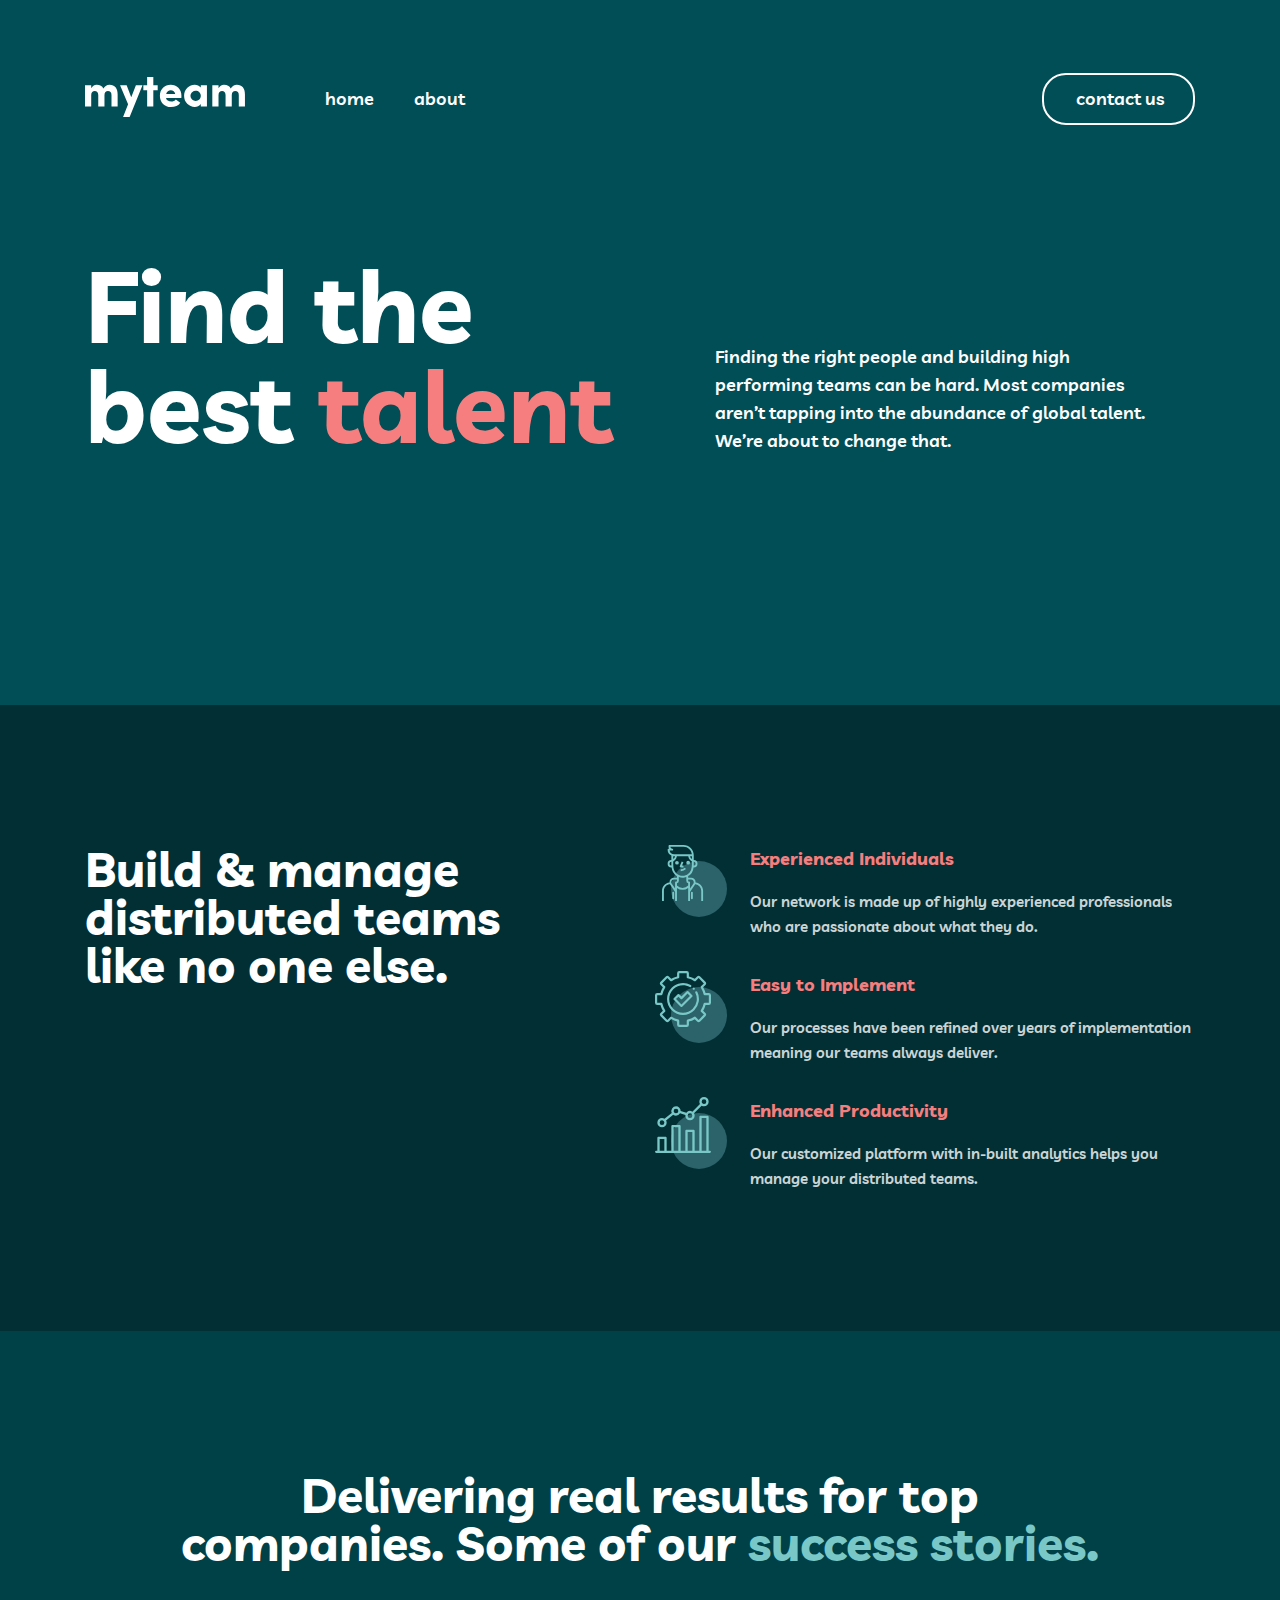
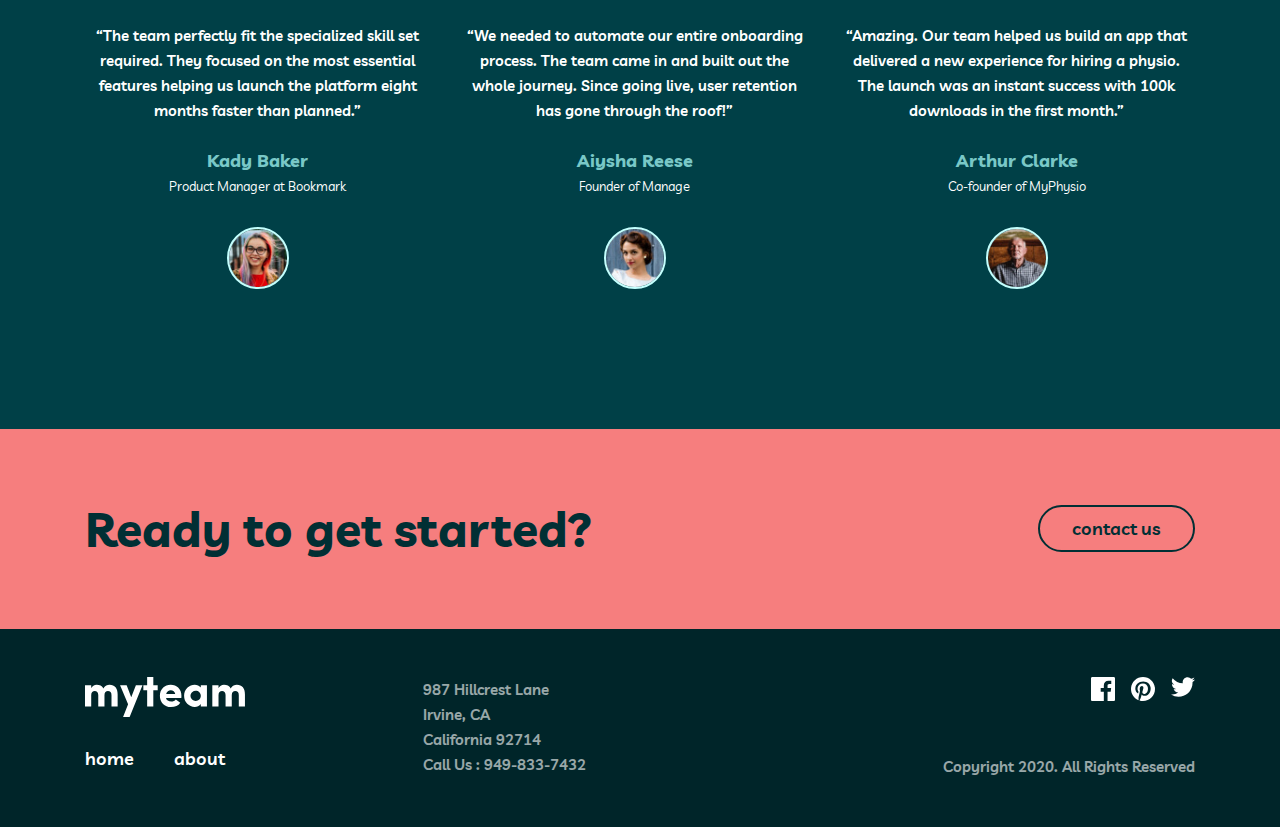
==== index.html @ d62c7685 "initial commit and add about page" ====
<!DOCTYPE html>
<html lang="en">

<head>
  <meta charset="UTF-8">
  <meta http-equiv="X-UA-Compatible" content="IE=edge">
  <meta name="viewport" content="width=device-width, initial-scale=1.0">
  <link rel="stylesheet" href="css/normalize.css">
  <link rel="stylesheet" href="css/styles.css">
  <title>MyTeam</title>
</head>

<body>
  <header class="site-header-container">
    <div class="container">
      <div class="site-header">
        <a class="site-logo" href="index.html">
          <img class="site-logo-img" src="img/myteam.svg" alt="site-logo" width="160" height="40">
        </a>

        <div class="site-main-links">
          <a class="site-main-link" href="index.html">home</a>
          <a class="site-main-link" href="about.html">about</a>
        </div>

        <a class="button site-header-button-link" href="contact.html">contact us</a>
      </div>

      <div class="site-info">
        <h1 class="site-info-heading">Find the best <span>talent</span></h1>
        <p class="site-info-text">Finding the right people and building high performing teams can be hard. Most
          companies aren’t tapping into the abundance of global talent. We’re about to change that.</p>
      </div>
    </div>
  </header>

  <section class="site-hero">
    <div class="container">
      <div class="site-hero-box">
        <h2 class="site-hero-heading">Build & manage distributed teams like no one else.</h2>
        <div class="site-hero-options">
          <div class="site-hero-options-card">
            <img class="site-hero-options-card-icon" src="img/icon-circle-man.svg" alt="icon man" width="72"
              height="72">
            <div class="site-hero-options-card-info">
              <h3 class="site-hero-options-card-heading">Experienced Individuals</h3>
              <p class="site-hero-options-card-info-text">Our network is made up of highly experienced professionals who
                are passionate about what they do.</p>
            </div>
          </div>

          <div class="site-hero-options-card">
            <img class="site-hero-options-card-icon" src="img/icon-circle-check-cog.svg" alt="icon check" width="72"
              height="72">
            <div class="site-hero-options-card-info">
              <h3 class="site-hero-options-card-heading">Easy to Implement</h3>
              <p class="site-hero-options-card-info-text">Our processes have been refined over years of implementation
                meaning our teams always deliver.</p>
            </div>
          </div>

          <div class="site-hero-options-card">
            <img class="site-hero-options-card-icon" src="img/icon-circle-line-chart.svg" alt="icon line chart"
              width="72" height="72">
            <div class="site-hero-options-card-info">
              <h3 class="site-hero-options-card-heading">Enhanced Productivity</h3>
              <p class="site-hero-options-card-info-text">Our customized platform with in-built analytics helps you
                manage your distributed teams.</p>
            </div>
          </div>
        </div>
      </div>
    </div>
  </section>

  <section class="site-features">
    <div class="container">
      <div class="site-features-wrapper">
        <h2 class="site-features-heading">Delivering real results for top companies. Some of our <span>success
            stories.</span></h2>
        <div class="site-features-thought-box">
          <div class="site-features-thought-card">
            <p class="site-features-thought">“The team perfectly fit the specialized skill set required. They focused on
              the most essential features helping us launch the platform eight months faster than planned.”</p>
            <p class="expert-name">Kady Baker</p>
            <p class="expert-position">Product Manager at Bookmark</p>
            <img class="expert-img" src="img/kady.jpg" alt="kady baker" width="62" height="62">
          </div>
          <div class="site-features-thought-card">
            <p class="site-features-thought">“We needed to automate our entire onboarding process. The team came in and
              built out the whole journey. Since going live, user retention has gone through the roof!”</p>
            <p class="expert-name">Aiysha Reese</p>
            <p class="expert-position">Founder of Manage</p>
            <img class="expert-img" src="img/aisha.jpg" alt="Aiysha Reese" width="62" height="62">
          </div>
          <div class="site-features-thought-card">
            <p class="site-features-thought">“Amazing. Our team helped us build an app that delivered a new experience
              for
              hiring a physio. The launch was an instant success with 100k downloads in the first month.”</p>
            <p class="expert-name">Arthur Clarke</p>
            <p class="expert-position">Co-founder of MyPhysio</p>
            <img class="expert-img" src="img/arthur.jpg" alt="Arthur" width="62" height="62">
          </div>
        </div>
      </div>
    </div>
  </section>

  <div class="site-cta">
    <div class="container">
      <div class="site-cta-wrapper">
        <h2 class="site-cta-heading">Ready to get started?</h2>
        <div class="site-cta-button">
          <a class="button cta-button-link" href="contact.html">contact us</a>
        </div>
      </div>
    </div>
  </div>

  <footer class="site-footer">
    <div class="container">
      <div class="site-footer-container">
        <div class="site-footer-logo-links-box">
          <a class="site-logo" href="index.html">
            <img class="site-logo-img" src="img/myteam.svg" alt="site-logo" width="160" height="40">
          </a>

          <div class="site-main-links">
            <a class="site-main-link" href="index.html">home</a>
            <a class="site-main-link" href="about.html">about</a>
          </div>

        </div>

        <ul class="site-footer-adress-list">
          <li class="site-footer-adress-list-item">987 Hillcrest Lane</li>
          <li class="site-footer-adress-list-item">Irvine, CA</li>
          <li class="site-footer-adress-list-item">California 92714</li>
          <li class="site-footer-adress-list-item">Call Us : 949-833-7432</li>
        </ul>

        <div class="site-footer-networks-adress">
          <div class="site-footer-networks">
            <a class="site-footer-network-link" href="#">
              <svg class="site-footer-network-link-icon" width="24" height="24" xmlns="http://www.w3.org/2000/svg">
                <path
                  d="M22.675 0H1.325C.593 0 0 .593 0 1.325v21.351C0 23.407.593 24 1.325 24H12.82v-9.294H9.692v-3.622h3.128V8.413c0-3.1 1.893-4.788 4.659-4.788 1.325 0 2.463.099 2.795.143v3.24l-1.918.001c-1.504 0-1.795.715-1.795 1.763v2.313h3.587l-.467 3.622h-3.12V24h6.116c.73 0 1.323-.593 1.323-1.325V1.325C24 .593 23.407 0 22.675 0Z"
                  fill="#fff" /></svg>
            </a>
            <a class="site-footer-network-link" href="#">
              <svg class="site-footer-network-link-icon" width="24" height="24" xmlns="http://www.w3.org/2000/svg">
                <path
                  d="M12 0C5.373 0 0 5.372 0 12c0 5.084 3.163 9.426 7.627 11.174-.105-.949-.2-2.405.042-3.441.218-.937 1.407-5.965 1.407-5.965s-.359-.719-.359-1.782c0-1.668.967-2.914 2.171-2.914 1.023 0 1.518.769 1.518 1.69 0 1.029-.655 2.568-.994 3.995-.283 1.194.599 2.169 1.777 2.169 2.133 0 3.772-2.249 3.772-5.495 0-2.873-2.064-4.882-5.012-4.882-3.414 0-5.418 2.561-5.418 5.207 0 1.031.397 2.138.893 2.738a.36.36 0 0 1 .083.345l-.333 1.36c-.053.22-.174.267-.402.161-1.499-.698-2.436-2.889-2.436-4.649 0-3.785 2.75-7.262 7.929-7.262 4.163 0 7.398 2.967 7.398 6.931 0 4.136-2.607 7.464-6.227 7.464-1.216 0-2.359-.631-2.75-1.378l-.748 2.853c-.271 1.043-1.002 2.35-1.492 3.146C9.57 23.812 10.763 24 12 24c6.627 0 12-5.373 12-12 0-6.628-5.373-12-12-12Z"
                  fill="#fff" /></svg>
            </a>
            <a class="site-footer-network-link" href="#">
              <svg class="site-footer-network-link-icon" width="24" height="20" xmlns="http://www.w3.org/2000/svg">
                <path
                  d="M24 2.557a9.83 9.83 0 0 1-2.828.775A4.932 4.932 0 0 0 23.337.608a9.864 9.864 0 0 1-3.127 1.195A4.916 4.916 0 0 0 16.616.248c-3.179 0-5.515 2.966-4.797 6.045A13.978 13.978 0 0 1 1.671 1.149a4.93 4.93 0 0 0 1.523 6.574 4.903 4.903 0 0 1-2.229-.616c-.054 2.281 1.581 4.415 3.949 4.89a4.935 4.935 0 0 1-2.224.084 4.928 4.928 0 0 0 4.6 3.419A9.9 9.9 0 0 1 0 17.54a13.94 13.94 0 0 0 7.548 2.212c9.142 0 14.307-7.721 13.995-14.646A10.025 10.025 0 0 0 24 2.557Z"
                  fill="#fff" /></svg>
            </a>
          </div>

          <p class="site-footer-copyright">Copyright 2020. All Rights Reserved</p>
        </div>
      </div>
    </div>
  </footer>
</body>

</html>
---- css/styles.css ----
/* FONTS */

/* livvic-regular - latin */
@font-face {
  font-family: "Livvic";
  font-style: normal;
  font-weight: 400;
  src: local(""),
    url("../fonts/livvic-v11-latin-regular.woff2") format("woff2"),
    url("../fonts/livvic-v11-latin-regular.woff") format("woff");
  font-display: swap;
}

/* livvic-600 - latin */
@font-face {
  font-family: "Livvic";
  font-style: normal;
  font-weight: 600;
  src: local(""),
    url("../fonts/livvic-v11-latin-600.woff2") format("woff2"),
    url("../fonts/livvic-v11-latin-600.woff") format("woff");
  font-display: swap;
}

/* livvic-700 - latin */
@font-face {
  font-family: "Livvic";
  font-style: normal;
  font-weight: 700;
  src: local(""),
    url("../fonts/livvic-v11-latin-700.woff2") format("woff2"),
    url("../fonts/livvic-v11-latin-700.woff") format("woff");
  font-display: swap;
}

*,
::after,
::before {
  box-sizing: border-box;
}

html {
  height: 100%;
  scroll-behavior: smooth;

}

body {
  display: flex;
  flex-direction: column;
  margin: 0;
  padding: 0;
  height: 100%;
  font-family: "Livvic", sans-serif;
  color: #fff;
}

a {
  text-decoration: none;
}

.container {
  width: 100%;
  max-width: 1160px;
  padding-left: 25px;
  padding-right: 25px;
  margin-left: auto;
  margin-right: auto;
}

.main-content {
  flex-grow: 1;
}

.button {
  white-space: nowrap;
  width: 100%;
  max-width: 153px;
  border-radius: 24px;
  cursor: pointer;
  box-sizing: border-box;
  height: 100%;
  font-weight: 600;
  font-size: 18px;
  line-height: 28px;
}


/* SITE-HEADER */

.site-header-container {
  background-color: #014e56;
}

.site-header {
  display: flex;
  align-items: center;
  padding-top: 73px;
  margin-bottom: 130px;
}

.site-logo {
  margin-right: 80px;
}

.site-logo:active {
  opacity: 0.8;
}

.site-main-links {
  display: flex;

}

.site-main-link {
  font-weight: 600;
  font-size: 18px;
  line-height: 28px;
  color: #fff;
}

.site-main-link:hover {
  color: #f67e7e;
}

.site-main-link:active {
  opacity: 0.8;
}

.site-main-link:not(:last-child) {
  margin-right: 40px;
}



.site-header-button-link {
  color: #fff;
  padding: 10px 32px;
  border: 2px solid #fff;
  margin-left: auto;
}

.site-header-button-link:hover {
  background-color: #fff;
  color: #014e56;
}

.site-info {
  display: flex;
  align-items: flex-end;
  margin-top: 0;
  margin-bottom: 250px;
}

.site-info-heading {
  margin: 0;
  margin-right: 30px;
  width: 100%;
  max-width: 600px;
  font-size: 100px;
  line-height: 100px;

}

.site-info-heading span {
  color: #f67e7e;
}

.site-info-text {
  width: 100%;
  max-width: 445px;
  margin: 0;
  font-weight: 600;
  font-size: 18px;
  line-height: 28px;
}


/* SITE-HERO */

.site-hero {
  padding: 140px 0px;
  background-color: #012f34;

}

.site-hero-box {
  display: flex;
  align-items: flex-start
}

.site-hero-heading {
  margin: 0;
  margin-right: 125px;
  width: 100%;
  max-width: 445px;
  font-weight: 700;
  font-size: 48px;
  line-height: 48px;
  color: #fff;
}

.site-hero-options-card {
  display: flex;
}

.site-hero-options-card:not(:last-child) {
  margin-bottom: 32px;
}

.site-hero-options-card-icon {
  margin-right: 23px;
}

.site-hero-options-card-heading {
  margin-top: 0;
  margin-bottom: 16px;
  font-weight: 700;
  font-size: 18px;
  line-height: 28px;
  color: #f67e7e;
}

.site-hero-options-card-info-text {
  margin: 0;
  font-weight: 600;
  font-size: 15px;
  line-height: 25px;
  opacity: 0.8;
}

/* SITE-FEATURES */
.site-features {
  background-color: #004047;
}

.site-features-wrapper {
  padding: 140px 0px;
  display: flex;
  flex-direction: column;
  align-items: center;
}

.site-features-heading {
  margin-top: 0;
  margin-bottom: 56px;
  text-align: center;
  width: 100%;
  max-width: 932px;
  font-size: 48px;
  line-height: 48px;
}

.site-features-heading span {
  color: #79c8c7;

}

.site-features-thought-box {
  display: flex;
}

.site-features-thought-card {
  display: flex;
  flex-direction: column;
  align-items: center;
}

.site-features-thought-card:not(:last-child) {
  margin-right: 30px;
}

.site-features-thought {
  margin-top: 0;
  margin-bottom: 24px;
  text-align: center;
  font-weight: 600;
  font-size: 15px;
  line-height: 25px;
}

.expert-name {
  margin-top: 0;
  margin-bottom: 2px;
  font-weight: 700;
  font-size: 18px;
  line-height: 28px;
  text-align: center;
  color: #79c8c7;
}

.expert-position {
  margin-top: 0;
  margin-bottom: 32px;
  font-weight: 500;
  font-size: 13px;
  line-height: 18px;
  text-align: center;
}

.expert-img {
  border-radius: 50%;
  border: 2px solid #c4fffe
}

/* SITE-CTA */

.site-cta {
  background-color: #f67e7e;
}

.site-cta-wrapper {
  padding: 76px 0px;
  display: flex;
  align-items: center;

}

.site-cta-heading {
  margin: 0;
  width: 100%;
  font-weight: 700;
  font-size: 48px;
  line-height: 48px;
  color: #012f34;
}

.cta-button-link {
  color: #012f34;
  padding: 10px 32px;
  background: transparent;
  border: 2px solid #012f34;
  margin-left: auto;
}

.cta-button-link:hover {
  background: #012f34;
  color: #fff;
}

/* SITE-FOOTER */
.site-footer {
  background-color: #002529;

}

.site-footer-container {
  flex-grow: 1;
  padding: 48px 0px;
  display: flex;
  align-items: flex-start;
}

.site-footer-logo-links-box {
  flex-grow: 1;
  display: flex;
  flex-direction: column;
}

.site-footer-logo-links-box .site-logo {
  margin-bottom: 25px;
  margin-right: 0;
}

.site-footer-adress-list {
  flex-grow: 1;
  margin: 0;
  padding: 0;
  list-style: none;
}

.site-footer-adress-list-item {
  font-weight: 600;
  font-size: 15px;
  line-height: 25px;
  opacity: 0.6;
}

.site-footer-networks-adress {
  flex-grow: 1;
}

.site-footer-networks {
display: flex;
justify-content: flex-end;
margin-bottom: 50px;
}

.site-footer-network-link:not(:last-child){
  margin-right: 16px;
}

.site-footer-networks .site-footer-network-link-icon:hover path {
  fill: #f67e7e;
}

.site-footer-copyright {
  margin: 0;
  font-weight: 600;
  font-size: 15px;
  line-height: 25px;
  text-align: right;
  opacity: 0.6;
}
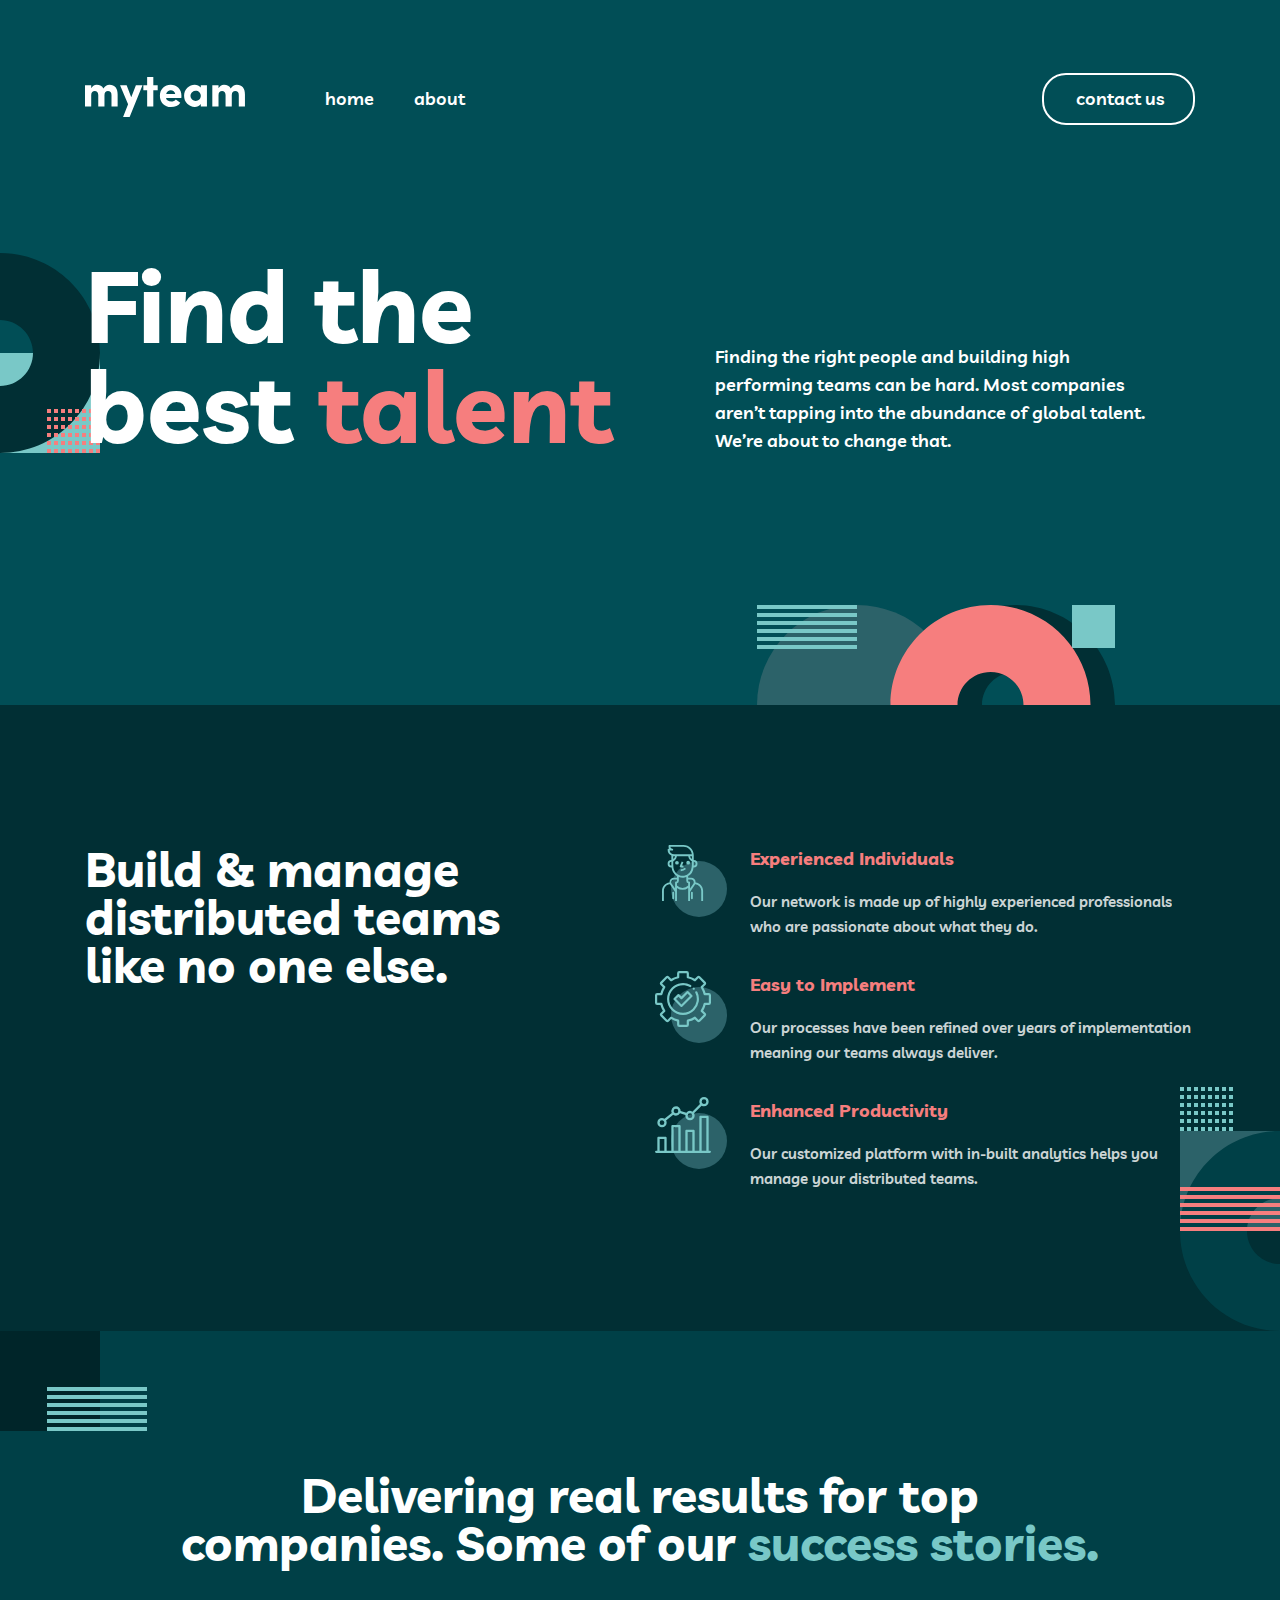
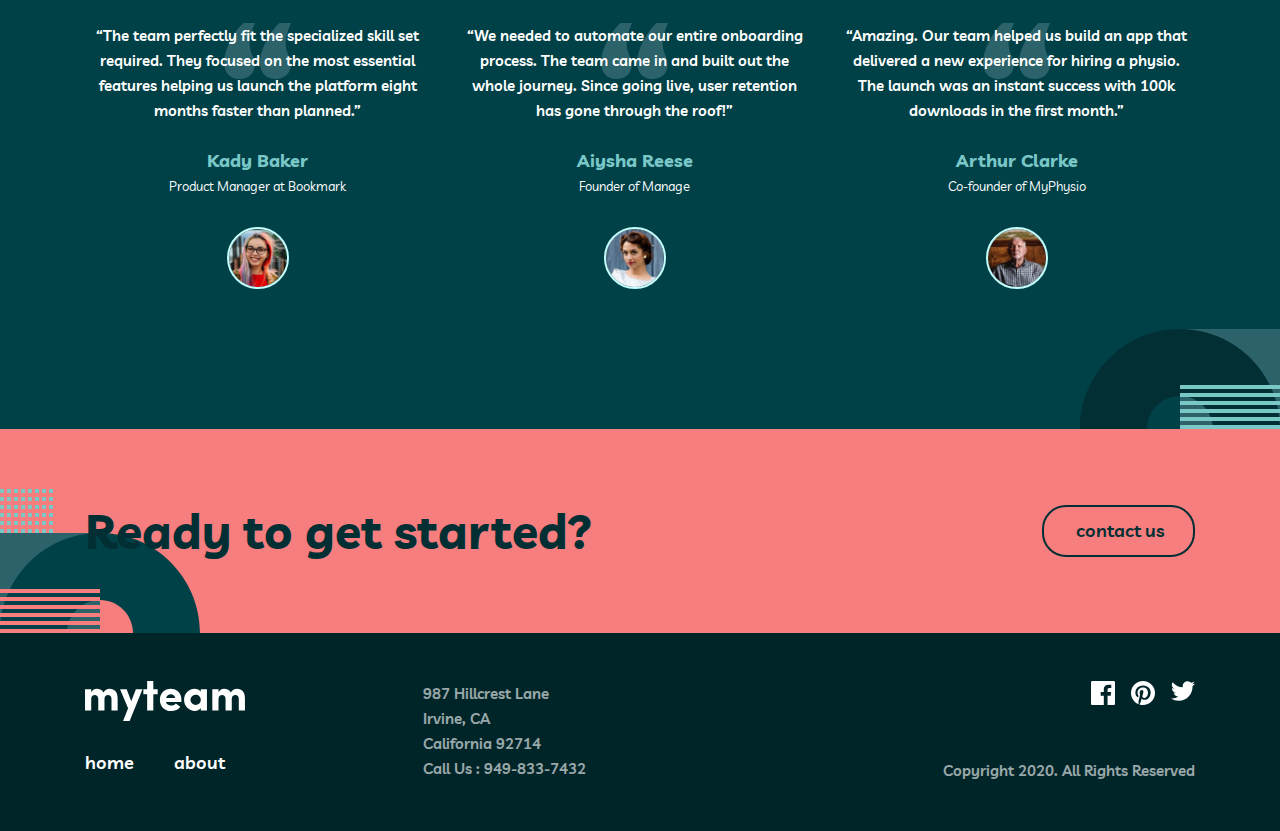
==== commit 53cd15ce: "add styles" ====
--- a/index.html
+++ b/index.html
@@ -110,9 +110,7 @@
     <div class="container">
       <div class="site-cta-wrapper">
         <h2 class="site-cta-heading">Ready to get started?</h2>
-        <div class="site-cta-button">
-          <a class="button cta-button-link" href="contact.html">contact us</a>
-        </div>
+        <a class="button cta-button-link" href="contact.html">contact us</a>
       </div>
     </div>
   </div>
--- a/css/styles.css
+++ b/css/styles.css
@@ -89,14 +89,16 @@
 /* SITE-HEADER */
 
 .site-header-container {
+  background: url(../img/hero-circle-dark.svg) no-repeat, url(../img/hero-circle-red.svg) no-repeat;
+  background-position: -100px center, right 165px bottom -100px;
   background-color: #014e56;
 }
 
 .site-header {
   display: flex;
   align-items: center;
-  padding-top: 73px;
-  margin-bottom: 130px;
+  padding: 73px 0px 130px;
+
 }
 
 .site-logo {
@@ -117,6 +119,7 @@
   font-size: 18px;
   line-height: 28px;
   color: #fff;
+  transition: color 0.4s ease;
 }
 
 .site-main-link:hover {
@@ -138,6 +141,7 @@
   padding: 10px 32px;
   border: 2px solid #fff;
   margin-left: auto;
+  transition: color 0.4s ease;
 }
 
 .site-header-button-link:hover {
@@ -149,7 +153,7 @@
   display: flex;
   align-items: flex-end;
   margin-top: 0;
-  margin-bottom: 250px;
+  padding-bottom: 250px;
 }
 
 .site-info-heading {
@@ -180,6 +184,8 @@
 
 .site-hero {
   padding: 140px 0px;
+  background: url(../img/cta-bg.svg) no-repeat;
+  background-position: right -100px bottom;
   background-color: #012f34;
 
 }
@@ -231,11 +237,13 @@
 
 /* SITE-FEATURES */
 .site-features {
+  background: url(../img/directors-rect.svg) no-repeat, url(../img/directors-circle.svg) no-repeat;
+  background-position: left top, right bottom -100px;
   background-color: #004047;
 }
 
 .site-features-wrapper {
-  padding: 140px 0px;
+   padding: 140px 0px;
   display: flex;
   flex-direction: column;
   align-items: center;
@@ -253,7 +261,6 @@
 
 .site-features-heading span {
   color: #79c8c7;
-
 }
 
 .site-features-thought-box {
@@ -261,6 +268,8 @@
 }
 
 .site-features-thought-card {
+  background: url(../img/icon-quotes.svg) no-repeat;
+  background-position: center top;
   display: flex;
   flex-direction: column;
   align-items: center;
@@ -306,6 +315,8 @@
 /* SITE-CTA */
 
 .site-cta {
+  background: url(../img/cta-bg.svg) no-repeat;
+  background-position: left bottom -100px;
   background-color: #f67e7e;
 }
 
@@ -325,7 +336,9 @@
   color: #012f34;
 }
 
+
 .cta-button-link {
+  display: block;
   color: #012f34;
   padding: 10px 32px;
   background: transparent;
